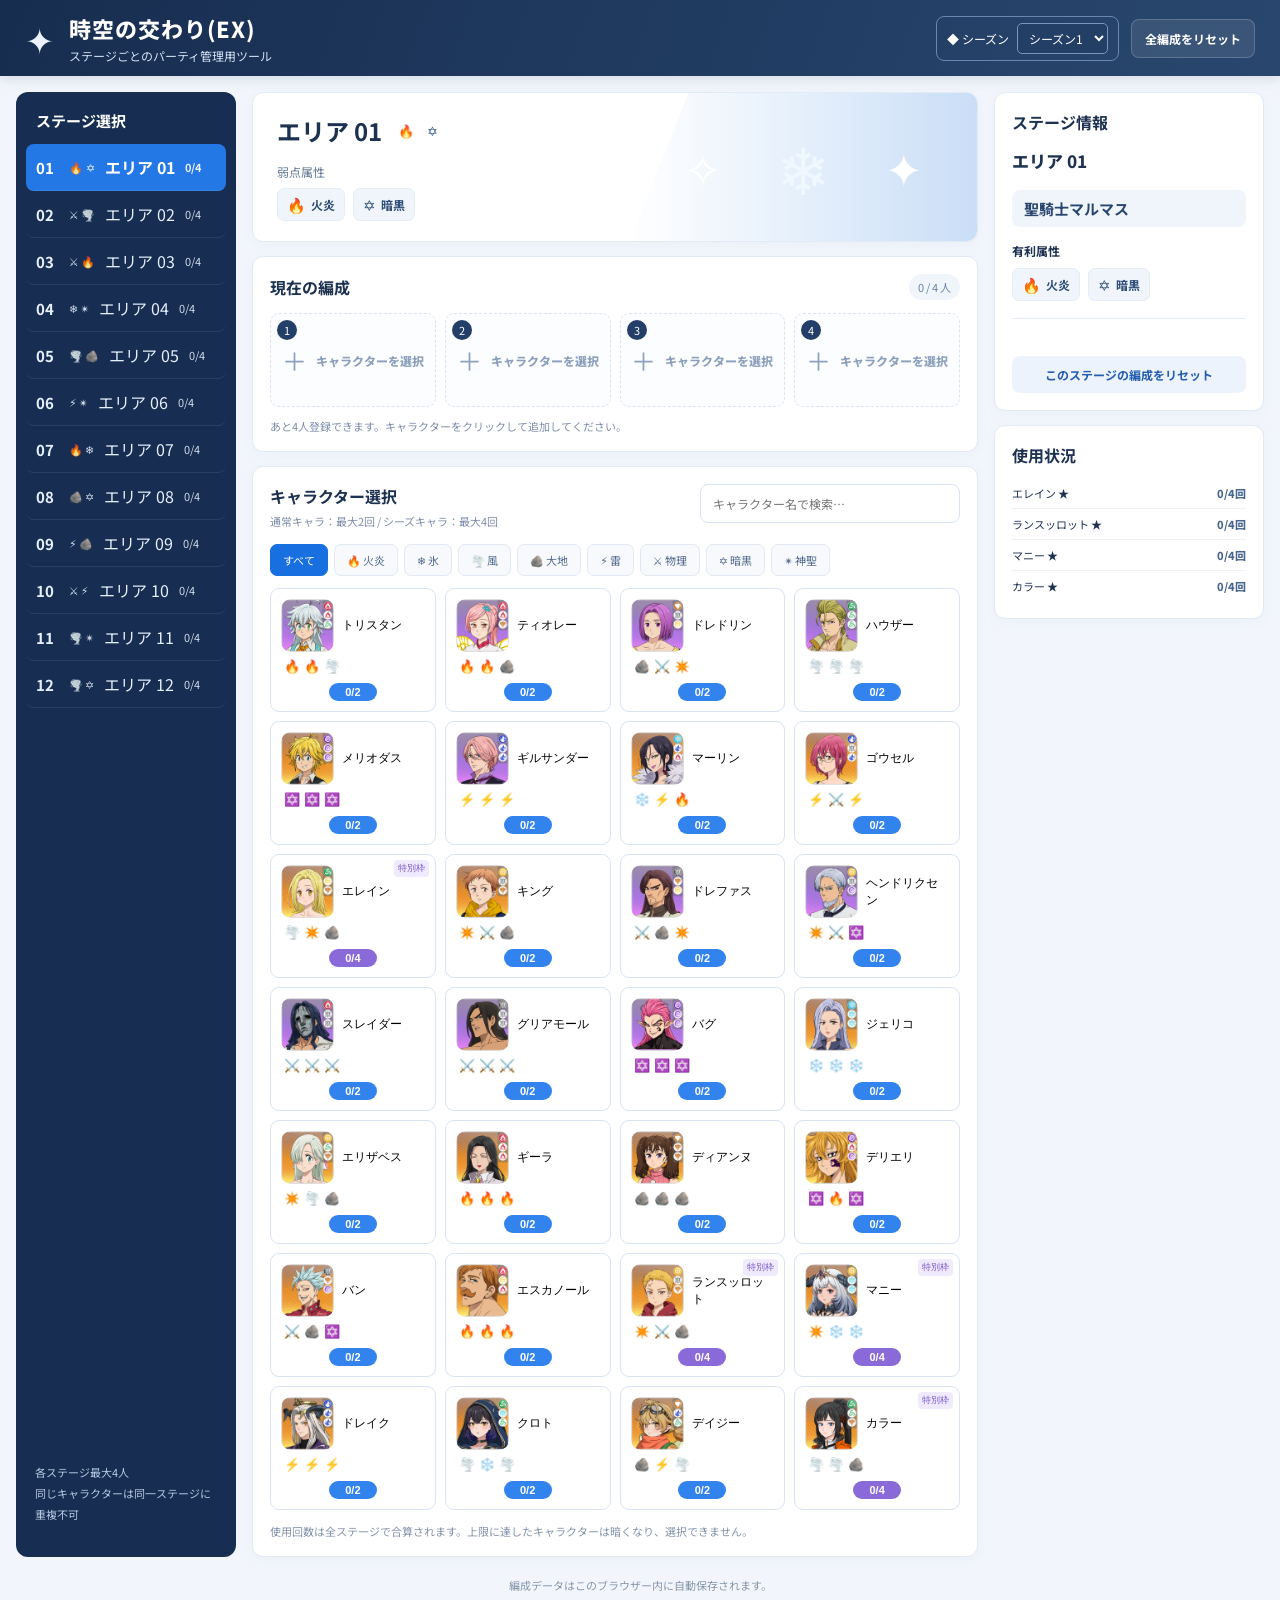
==== index.html @ 236fa9ee "Add files via upload" ====
<!doctype html>
<html lang="ja">

<head>
  <meta charset="utf-8">
  <meta name="viewport" content="width=device-width, initial-scale=1">
  <title>パーティ編成管理</title>
  <link rel="stylesheet" href="style.css">
  <script src="character-data.js" defer></script>
  <script src="script.js" defer></script>
</head>

<body>
  <header class="topbar">
    <div class="brand"><span class="brand-mark">✦</span>
      <div>
        <h1>時空の交わり(EX)</h1>
        <p>ステージごとのパーティ管理用ツール</p>
      </div>
    </div>
    <div class="top-actions"><label class="season-picker" for="season-select">◆ シーズン <select id="season-select"
          aria-label="シーズン切り替え"></select></label><button id="reset-all" class="button button-quiet"
        type="button">全編成をリセット</button></div>
  </header>

  <div class="app-layout">
    <aside class="sidebar">
      <h2>ステージ選択</h2>
      <nav id="stage-list" aria-label="ステージ一覧"></nav>
      <div class="sidebar-note">各ステージ最大4人<br>同じキャラクターは同一ステージに重複不可</div>
    </aside>

    <main class="main-content">
      <section class="stage-banner panel">
        <div class="banner-copy">
          <div class="stage-title-line">
            <h2 id="stage-title">ステージ 01</h2><span id="stage-affinity" class="affinity-inline"></span>
          </div>
          <p class="eyebrow">弱点属性</p>
          <div id="stage-advantages" class="advantage-list"></div>
        </div>
        <div class="banner-art" aria-hidden="true"><span>✧</span><span>❄</span><span>✦</span></div>
      </section>

      <section class="panel party-panel">
        <div class="section-heading">
          <h2>現在の編成</h2><span id="party-count" class="count-label">0 / 4 人</span>
        </div>
        <div id="party-slots" class="party-slots"></div>
        <p id="party-hint" class="help-text">下のキャラクター一覧から選択してください。</p>
      </section>

      <section class="panel roster-panel">
        <div class="roster-heading">
          <div>
            <h2>キャラクター選択</h2>
            <p class="help-text">通常キャラ：最大2回 / シーズキャラ：最大4回</p>
          </div>
          <input id="search" type="search" placeholder="キャラクター名で検索…" aria-label="キャラクター名で検索">
        </div>
        <div id="element-filters" class="filters" aria-label="属性フィルター"></div>
        <div id="roster" class="roster-grid"></div>
        <p class="footnote">使用回数は全ステージで合算されます。上限に達したキャラクターは暗くなり、選択できません。</p>
      </section>
    </main>

    <aside class="details-column">
      <section class="panel detail-panel">
        <h2>ステージ情報</h2>

        <div id="detail-stage-name" class="detail-stage-name">
          ステージ 01
        </div>
        <div id="detail-enemy" class="detail-enemy"></div>

        <h3>有利属性</h3>
        <div id="detail-advantages" class="advantage-list"></div>
        <div class="detail-divider"></div>
        <button id="reset-stage" class="button button-secondary full-width" type="button">このステージの編成をリセット</button>
      </section>
      <section class="panel usage-panel">
        <div class="section-heading">
          <h2>使用状況</h2>
        </div>
        <div id="usage-summary"></div>
      </section>
    </aside>
  </div>
  <footer>編成データはこのブラウザー内に自動保存されます。</footer>
  <dialog id="confirm-dialog">
    <form method="dialog">
      <h2>編成をリセットしますか？</h2>
      <p id="confirm-message">この操作は取り消せません。</p>
      <div class="dialog-actions"><button class="button button-secondary" value="cancel">キャンセル</button><button
          id="confirm-yes" class="button button-danger" value="yes">リセットする</button></div>
    </form>
  </dialog>
  <div id="toast" class="toast" role="status" aria-live="polite"></div>
</body>

</html>
---- style.css ----
@import url('https://fonts.googleapis.com/css2?family=Noto+Sans+JP:wght@400;500;600;700;800&display=swap');

:root {
    font-family: "Noto Sans JP", system-ui, -apple-system, sans-serif;
    color: #1d3151;
    background: #f2f6fc;
    font-synthesis: none;
    --navy: #172e52;
    --blue: #2478e5;
    --line: #d9e3f2;
    --muted: #7486a2;
    --panel: #fff
}

* {
    box-sizing: border-box
}

body {
    margin: 0;
    min-height: 100vh
}

.topbar {
    height: 76px;
    background: linear-gradient(110deg, #172d50, #29476e);
    color: white;
    display: flex;
    align-items: center;
    justify-content: space-between;
    padding: 0 25px;
    gap: 18px;
    box-shadow: 0 3px 12px #17305222
}

.brand {
    display: flex;
    align-items: center;
    gap: 15px
}

.brand-mark {
    font-size: 35px;
    color: #eaf3ff
}

.brand h1 {
    font-size: 22px;
    margin: 0;
    font-weight: 800;
    letter-spacing: .04em
}

.brand p {
    margin: 3px 0 0;
    font-size: 12px;
    color: #d4e2f4
}

.top-actions {
    display: flex;
    align-items: center;
    gap: 12px
}

.season-label {
    border: 1px solid #6988b0;
    border-radius: 8px;
    padding: 9px 12px;
    font-size: 12px;
    color: #fff
}

.button {
    border: 0;
    border-radius: 8px;
    padding: 10px 13px;
    font: inherit;
    font-size: 12px;
    font-weight: 700;
    cursor: pointer;
    transition: background .15s, transform .15s
}

.button:active {
    transform: translateY(1px)
}

.button-quiet {
    background: #ffffff16;
    color: #fff;
    border: 1px solid #ffffff30
}

.button-quiet:hover {
    background: #ffffff26
}

.button-secondary {
    background: #edf3fc;
    color: #245eaf
}

.button-secondary:hover {
    background: #dfeafa
}

.button-danger {
    background: #c94b55;
    color: #fff
}

.full-width {
    width: 100%;
    margin-top: 20px
}

.app-layout {
    display: grid;
    grid-template-columns: 220px minmax(480px, 1fr) 270px;
    gap: 16px;
    max-width: 1700px;
    margin: 0 auto;
    padding: 16px
}

.sidebar {
    background: var(--navy);
    border-radius: 12px;
    color: #fff;
    min-height: calc(100vh - 112px);
    padding: 16px 10px;
    display: flex;
    flex-direction: column
}

.sidebar h2 {
    font-size: 15px;
    margin: 2px 10px 13px
}

.stage-nav-button {
    display: flex;
    align-items: center;
    gap: 10px;
    width: 100%;
    padding: 11px 10px;
    border: 0;
    border-radius: 8px;
    background: transparent;
    color: #e6effc;
    text-align: left;
    font: inherit;
    cursor: pointer;
    border-bottom: 1px solid #ffffff16
}

.stage-nav-button:hover {
    background: #ffffff12
}

.stage-nav-button.active {
    background: #2478e5;
    color: white;
    font-weight: 700
}

.stage-number {
    font-size: 15px;
    font-weight: 700;
    width: 23px
}

.stage-emoji {
    font-size: 18px
}

.stage-nav-adv {
    font-size: 11px;
    opacity: .9
}

.sidebar-note {
    font-size: 11px;
    line-height: 1.9;
    color: #b6c9e2;
    padding: 16px 9px;
    margin-top: auto
}

.main-content,
.details-column {
    display: flex;
    flex-direction: column;
    gap: 14px;
    min-width: 0
}

.panel {
    background: var(--panel);
    border: 1px solid #e2eaf5;
    border-radius: 11px;
    box-shadow: 0 3px 12px #2d54800a
}

.stage-banner {
    min-height: 132px;
    position: relative;
    overflow: hidden;
    display: flex;
    align-items: center;
    padding: 20px 24px
}

.banner-copy {
    position: relative;
    z-index: 1
}

.stage-title-line {
    display: flex;
    align-items: center;
    gap: 16px;
    flex-wrap: wrap
}

.stage-title-line h2 {
    font-size: 24px;
    margin: 0
}

.affinity-inline {
    display: flex;
    gap: 8px;
    color: #315c91;
    font-size: 13px
}

.eyebrow {
    font-size: 12px;
    color: #637996;
    margin: 15px 0 8px
}

.advantage-list {
    display: flex;
    gap: 8px;
    align-items: center;
    flex-wrap: wrap
}

.element-pill {
    display: inline-flex;
    align-items: center;
    gap: 5px;
    border-radius: 7px;
    padding: 5px 9px;
    background: #f0f5fc;
    color: #304e77;
    font-size: 12px;
    font-weight: 700;
    border: 1px solid #e4ecf7
}

.element-dot {
    font-size: 15px
}

.banner-art {
    position: absolute;
    right: 0;
    top: 0;
    bottom: 0;
    width: 48%;
    background: linear-gradient(90deg, #ffffff 0%, #dceafa 50%, #b8d3f4 100%);
    opacity: .75;
    display: flex;
    align-items: center;
    justify-content: space-evenly;
    color: #fff;
    font-size: 46px;
    clip-path: polygon(17% 0, 100% 0, 100% 100%, 0 100%)
}

.banner-art span:nth-child(2) {
    font-size: 65px;
    color: #eaf6ff
}

.section-heading,
.roster-heading {
    display: flex;
    align-items: center;
    justify-content: space-between;
    gap: 12px
}

.section-heading h2,
.roster-heading h2,
.detail-panel h2 {
    font-size: 16px;
    margin: 0
}

.party-panel,
.roster-panel,
.detail-panel,
.usage-panel {
    padding: 17px
}

.count-label,
.mini-label {
    font-size: 11px;
    color: #6d83a2;
    background: #f0f5fc;
    border-radius: 20px;
    padding: 5px 9px
}

.party-slots {
    display: grid;
    grid-template-columns: repeat(4, minmax(0, 1fr));
    gap: 9px;
    margin-top: 13px
}

.party-slot {
    min-height: 94px;
    border: 1px solid var(--line);
    border-radius: 9px;
    padding: 10px;
    display: flex;
    align-items: center;
    gap: 9px;
    position: relative;
    min-width: 0
}

.party-slot.empty {
    border-style: dashed;
    justify-content: center;
    color: #8ca0bc;
    background: #fbfdff
}

.empty-plus {
    font-size: 25px;
    line-height: 1
}

.slot-index {
    position: absolute;
    top: 6px;
    left: 6px;
    width: 20px;
    height: 20px;
    border-radius: 50%;
    background: #233e67;
    color: white;
    font-size: 11px;
    display: grid;
    place-items: center
}

.avatar {
    width: 53px;
    height: 53px;
    border-radius: 10px;
    display: grid;
    place-items: center;
    flex-shrink: 0;
    font-size: 26px;
    font-weight: 800;
    color: #244b7d;
    background: linear-gradient(135deg, #dceaff, #b4d1f6);
    border: 1px solid #d5e3f7
}

.avatar.tone-1 {
    background: linear-gradient(135deg, #ffe3ed, #f8b9d1);
    color: #9b4b71
}

.avatar.tone-2 {
    background: linear-gradient(135deg, #d9f7ed, #9ddbc7);
    color: #287d67
}

.avatar.tone-3 {
    background: linear-gradient(135deg, #fff0d4, #e8c78f);
    color: #91612b
}

.avatar.tone-4 {
    background: linear-gradient(135deg, #ece4ff, #c4b2f0);
    color: #6a51a2
}

.avatar.tone-5 {
    background: linear-gradient(135deg, #e1e9f7, #a8b9d5);
    color: #3b5278
}

.slot-info {
    min-width: 0;
    padding-left: 10px
}

.slot-name {
    font-size: 12px;
    font-weight: 800;
    overflow-wrap: anywhere
}

.slot-elements {
    display: flex;
    gap: 3px;
    margin-top: 6px;
    flex-wrap: wrap
}

.tiny-element {
    font-size: 13px
}

.remove-slot {
    position: absolute;
    right: 6px;
    top: 6px;
    border: 0;
    border-radius: 50%;
    width: 21px;
    height: 21px;
    background: #eaf0f9;
    color: #3c5c89;
    cursor: pointer;
    font-size: 15px;
    line-height: 1
}

.remove-slot:hover {
    background: #f8dfe1;
    color: #a62d39
}

.help-text {
    font-size: 11px;
    color: #7d8faa;
    margin: 11px 0 0
}

.roster-heading {
    align-items: flex-start
}

.roster-heading .help-text {
    margin-top: 5px
}

.roster-heading input {
    width: min(260px, 45%);
    border: 1px solid var(--line);
    border-radius: 8px;
    padding: 10px 12px;
    font: inherit;
    font-size: 12px;
    outline: none
}

.roster-heading input:focus {
    border-color: #5d9be9;
    box-shadow: 0 0 0 3px #2a80ed17
}

.filters {
    display: flex;
    gap: 6px;
    flex-wrap: wrap;
    margin: 15px 0 12px
}

.filter-button {
    border: 1px solid #e1e9f5;
    background: #f7f9fd;
    color: #536b8d;
    border-radius: 7px;
    padding: 7px 12px;
    font: inherit;
    font-size: 11px;
    cursor: pointer
}

.filter-button.active {
    background: #176fe0;
    color: white;
    border-color: #176fe0
}

.roster-grid {
    display: grid;
    grid-template-columns: repeat(4, minmax(0, 1fr));
    gap: 9px
}

.character-card {
    position: relative;
    border: 1px solid var(--line);
    border-radius: 9px;
    padding: 10px;
    background: #fff;
    min-width: 0;
    text-align: left;
    cursor: pointer;
    transition: border-color .15s, box-shadow .15s, opacity .15s
}

.character-card:hover:not(:disabled) {
    border-color: #438af0;
    box-shadow: 0 3px 10px #2769bd18
}

.character-card.selected {
    border: 2px solid #3182ef;
    padding: 9px;
    background: #f8fbff
}

.character-card:disabled {
    cursor: not-allowed;
    opacity: .47;
    background: #edf1f7;
    filter: grayscale(.5)
}

.character-top {
    display: flex;
    align-items: center;
    gap: 8px;
    min-width: 0
}

.character-top .avatar {
    width: 48px;
    height: 48px;
    font-size: 23px
}

.character-name {
    font-size: 12px;
    font-weight: 800;
    overflow-wrap: anywhere
}

.character-elements {
    display: flex;
    gap: 4px;
    margin: 7px 0 9px 3px
}

.usage-badge {
    display: block;
    width: max-content;
    min-width: 48px;
    text-align: center;
    margin: 0 auto;
    border-radius: 20px;
    padding: 3px 10px;
    background: #3283ee;
    color: white;
    font-size: 11px;
    font-weight: 800
}

.usage-badge.special {
    background: #8a6ad8
}

.usage-badge.exhausted {
    background: #9ba9bc;
    color: white
}

.disabled-note {
    text-align: center;
    font-size: 10px;
    color: #6c7e97;
    margin-top: 4px
}

.special-tag {
    position: absolute;
    right: 6px;
    top: 5px;
    font-size: 9px;
    color: #7858c3;
    background: #f0eaff;
    border-radius: 4px;
    padding: 2px 4px
}

.footnote {
    font-size: 11px;
    color: #8393aa;
    margin: 13px 0 0
}

.detail-panel h2 {
    margin-bottom: 14px
}

.detail-stage-name {
    font-size: 17px;
    font-weight: 800;
    margin-bottom: 17px
}

.detail-panel h3 {
    font-size: 12px;
    margin: 15px 0 9px
}

.detail-divider {
    height: 1px;
    background: #e5ecf6;
    margin: 17px 0
}

.rules {
    padding-left: 18px;
    margin: 0;
    color: #667d9e;
    font-size: 11px;
    line-height: 2.1
}

.usage-panel .section-heading {
    margin-bottom: 11px
}

.usage-row {
    display: flex;
    align-items: center;
    justify-content: space-between;
    gap: 8px;
    padding: 7px 0;
    border-bottom: 1px solid #edf1f7;
    font-size: 11px
}

.usage-row:last-child {
    border-bottom: 0
}

.usage-name {
    min-width: 0;
    overflow: hidden;
    text-overflow: ellipsis;
    white-space: nowrap
}

.usage-value {
    flex-shrink: 0;
    font-weight: 800;
    color: #47658f
}

.usage-value.done {
    color: #b44853
}

.usage-empty {
    font-size: 11px;
    color: #8797ad;
    line-height: 1.8
}

footer {
    text-align: center;
    padding: 4px 12px 16px;
    color: #8796aa;
    font-size: 11px
}

.toast {
    position: fixed;
    bottom: 20px;
    left: 50%;
    transform: translate(-50%, 20px);
    opacity: 0;
    pointer-events: none;
    background: #1b3559;
    color: white;
    border-radius: 9px;
    padding: 11px 16px;
    font-size: 12px;
    box-shadow: 0 6px 24px #10294b30;
    transition: all .2s;
    z-index: 10
}

.toast.show {
    opacity: 1;
    transform: translate(-50%, 0)
}

dialog {
    border: 1px solid var(--line);
    border-radius: 14px;
    padding: 22px;
    width: min(420px, calc(100% - 30px));
    box-shadow: 0 20px 80px #10294b30;
    color: #1d3151
}

dialog::backdrop {
    background: #11254180
}

dialog h2 {
    font-size: 17px;
    margin: 0 0 10px
}

dialog p {
    font-size: 13px;
    color: #687d9a
}

.dialog-actions {
    display: flex;
    justify-content: flex-end;
    gap: 8px;
    margin-top: 20px
}

@media(min-width:1450px) {
    .app-layout {
        grid-template-columns: 220px minmax(500px, 1fr) 280px
    }

    .roster-grid {
        grid-template-columns: repeat(5, minmax(0, 1fr))
    }
}

@media(max-width:1150px) {
    .app-layout {
        grid-template-columns: 190px minmax(0, 1fr)
    }

    .details-column {
        grid-column: 2;
        display: grid;
        grid-template-columns: 1fr 1fr
    }

    .roster-grid {
        grid-template-columns: repeat(3, minmax(0, 1fr))
    }

    .sidebar {
        grid-row: 1 / span 2
    }

    .banner-art {
        width: 35%
    }
}

@media(max-width:760px) {
    .topbar {
        height: auto;
        min-height: 70px;
        padding: 12px 15px;
        align-items: flex-start
    }

    .brand h1 {
        font-size: 17px
    }

    .brand p,
    .season-label {
        display: none
    }

    .top-actions {
        margin-left: auto
    }

    .app-layout {
        display: flex;
        flex-direction: column;
        padding: 10px
    }

    .sidebar {
        min-height: 0;
        padding: 10px
    }

    .sidebar h2 {
        margin-bottom: 8px
    }

    .sidebar nav {
        display: flex;
        overflow-x: auto;
        gap: 5px
    }

    .stage-nav-button {
        min-width: 125px;
        width: auto;
        border: 1px solid #ffffff18;
        padding: 9px
    }

    .sidebar-note {
        display: none
    }

    .stage-banner {
        min-height: 125px;
        padding: 15px
    }

    .stage-title-line h2 {
        font-size: 20px
    }

    .banner-art {
        width: 30%;
        opacity: .4
    }

    .party-slots {
        grid-template-columns: repeat(2, minmax(0, 1fr))
    }

    .party-slot {
        min-height: 80px
    }

    .roster-heading {
        flex-direction: column
    }

    .roster-heading input {
        width: 100%
    }

    .roster-grid {
        grid-template-columns: repeat(2, minmax(0, 1fr))
    }

    .details-column {
        display: flex
    }

    .detail-panel {
        order: 1
    }

    .usage-panel {
        order: 2
    }

    .top-actions .button {
        font-size: 10px;
        padding: 8px
    }

    .character-top .avatar {
        width: 42px;
        height: 42px
    }

    .character-name {
        font-size: 11px
    }
}

@media(max-width:390px) {
    .roster-grid {
        grid-template-columns: 1fr
    }

    .party-slot {
        padding: 8px
    }

    .avatar {
        width: 43px;
        height: 43px
    }

    .slot-info {
        padding-left: 8px
    }
}

/* シーズン切り替え */
.season-picker {
    display: inline-flex;
    align-items: center;
    gap: 8px;
    border: 1px solid #6988b0;
    border-radius: 8px;
    padding: 6px 10px;
    font-size: 12px;
    color: white;
    white-space: nowrap
}

.season-picker select {
    background: #243f66;
    color: white;
    border: 1px solid #7896bc;
    border-radius: 5px;
    padding: 5px 7px;
    font: inherit;
    max-width: 150px;
    cursor: pointer
}

.season-picker select option {
    background: #fff;
    color: #1d3151
}

@media(max-width:760px) {
    .season-picker {
        font-size: 10px;
        padding: 5px
    }

    .season-picker select {
        max-width: 105px;
        font-size: 10px
    }
}

.character-image {
    width: 53px;
    height: 53px;

    object-fit: contain;

    border-radius: 10px;
    flex-shrink: 0;
}

.detail-enemy {
    font-size: 15px;
    font-weight: 700;
    color: #29476e;
    padding: 8px 12px;
    background: #f0f5fc;
    border-radius: 8px;
    white-space: pre-line;
}
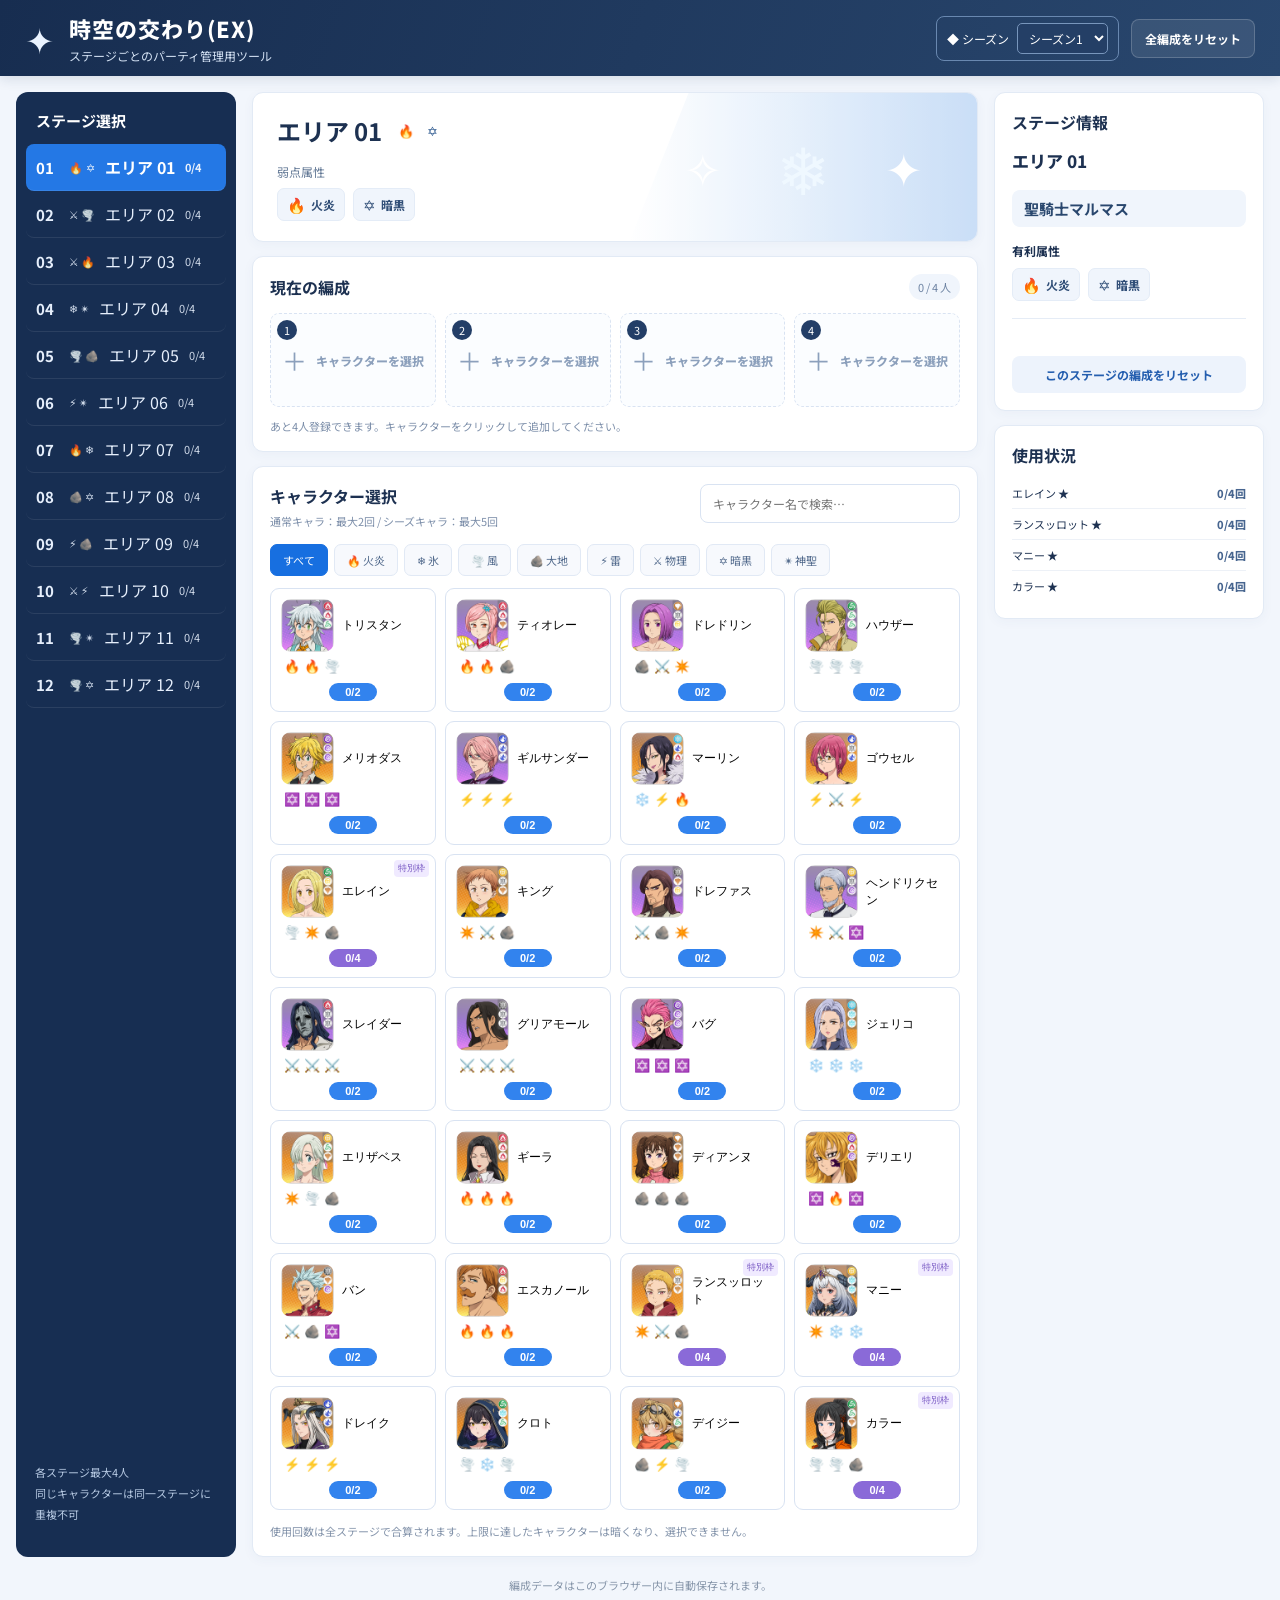
==== commit 53d061ec: "Update index.html" ====
--- a/index.html
+++ b/index.html
@@ -54,7 +54,7 @@
         <div class="roster-heading">
           <div>
             <h2>キャラクター選択</h2>
-            <p class="help-text">通常キャラ：最大2回 / シーズキャラ：最大4回</p>
+            <p class="help-text">通常キャラ：最大2回 / シーズキャラ：最大5回</p>
           </div>
           <input id="search" type="search" placeholder="キャラクター名で検索…" aria-label="キャラクター名で検索">
         </div>
@@ -98,4 +98,4 @@
   <div id="toast" class="toast" role="status" aria-live="polite"></div>
 </body>
 
-</html>+</html>
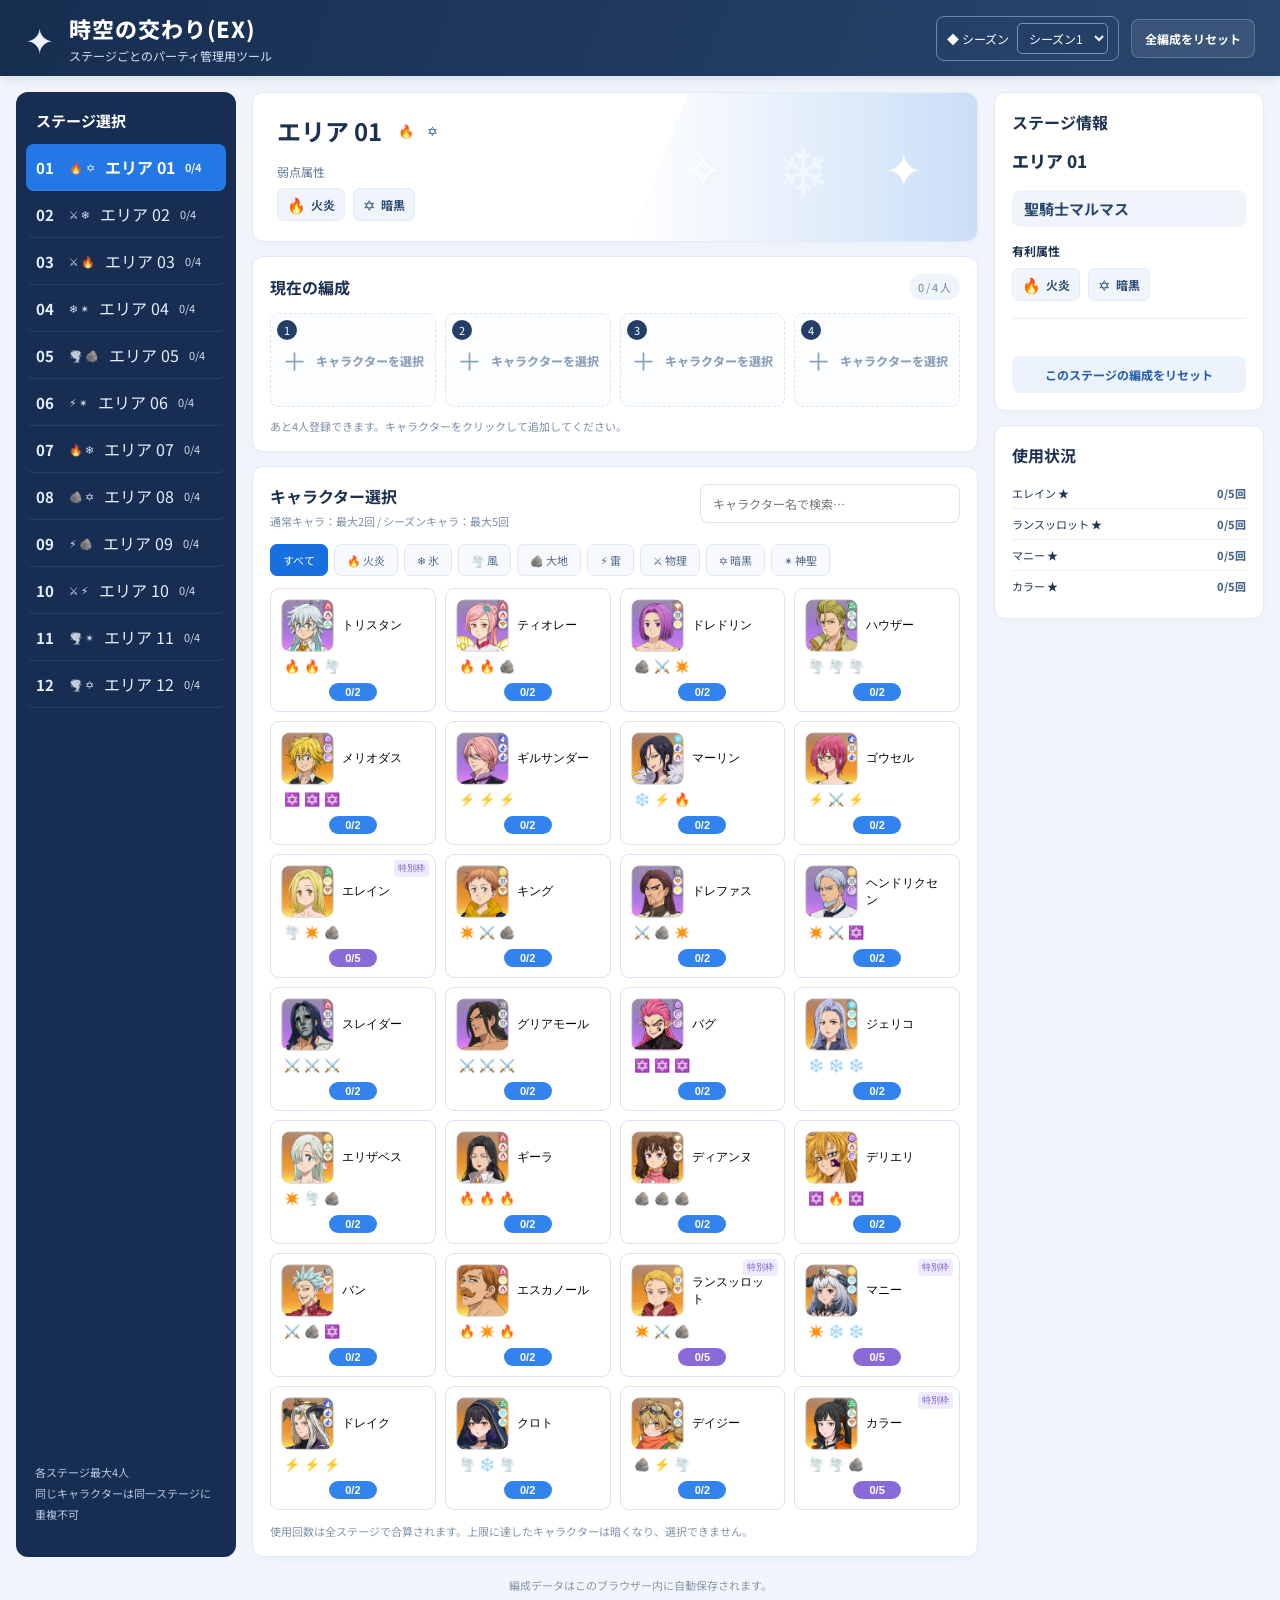
==== commit 674c32a2: "Update index.html" ====
--- a/index.html
+++ b/index.html
@@ -54,7 +54,7 @@
         <div class="roster-heading">
           <div>
             <h2>キャラクター選択</h2>
-            <p class="help-text">通常キャラ：最大2回 / シーズキャラ：最大5回</p>
+            <p class="help-text">通常キャラ：最大2回 / シーズンキャラ：最大5回</p>
           </div>
           <input id="search" type="search" placeholder="キャラクター名で検索…" aria-label="キャラクター名で検索">
         </div>
